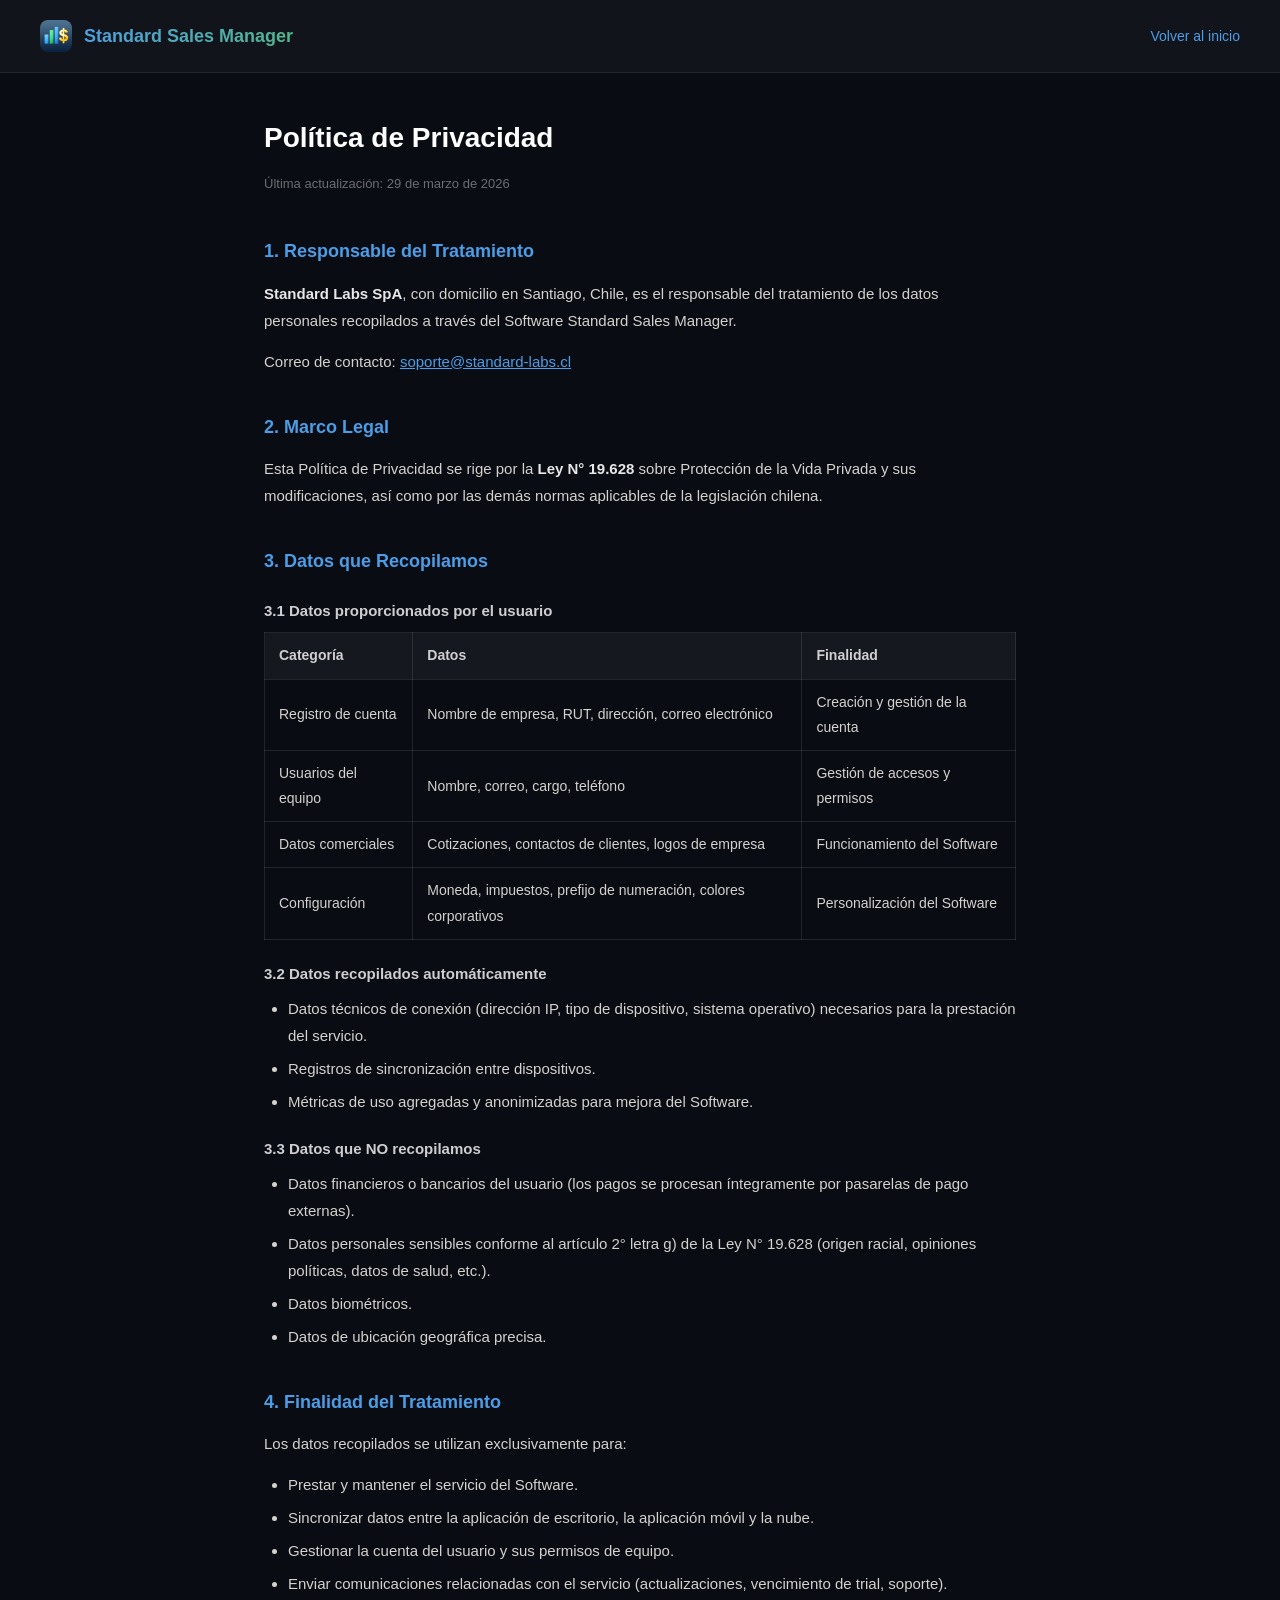
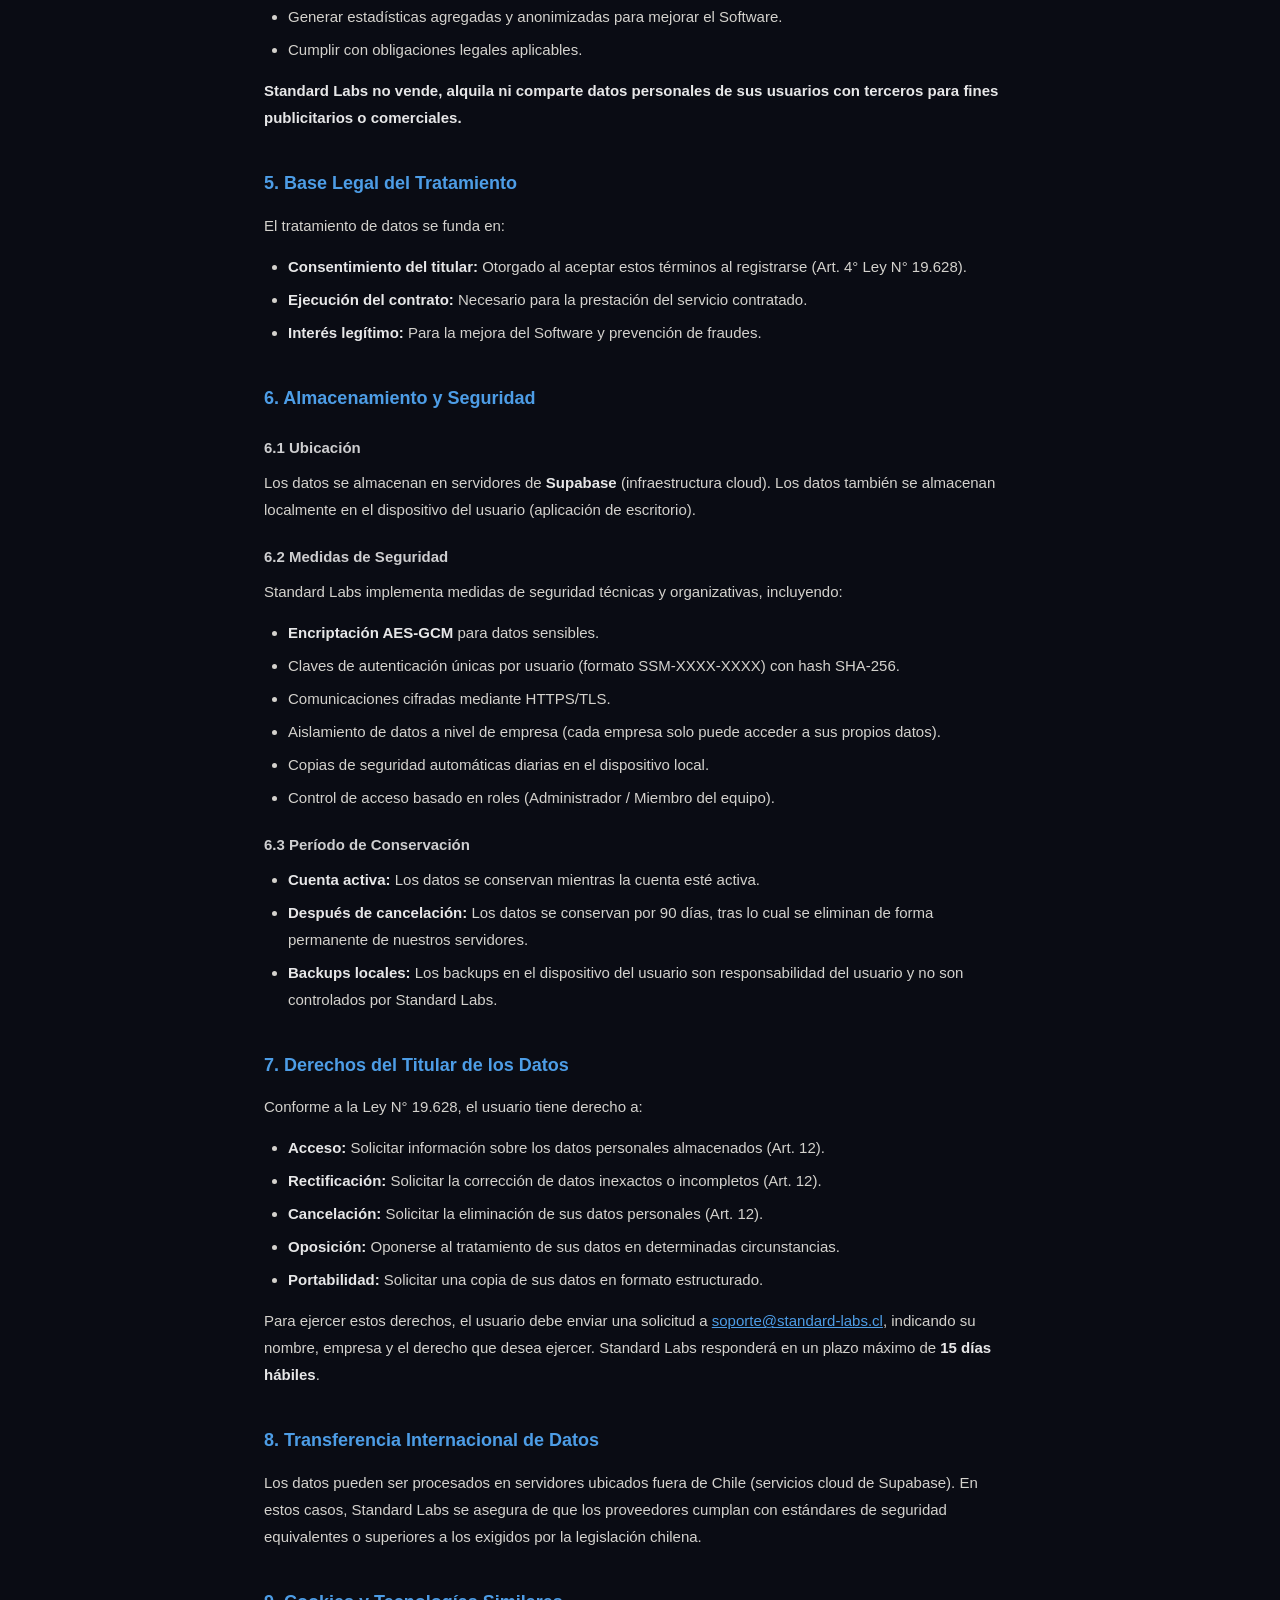
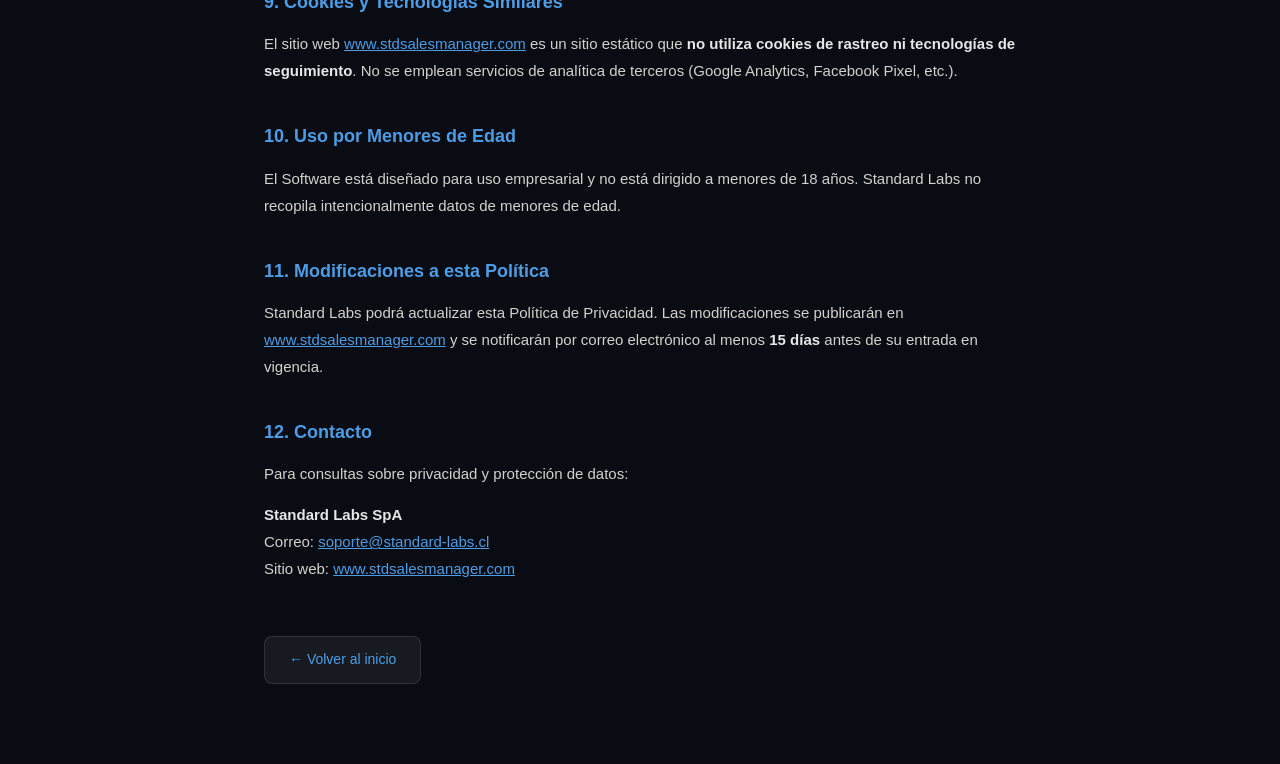
==== privacidad.html @ 4835d276 "Add Terms of Service and Privacy Policy pages Chilean law compliant (Ley 19.628). Covers: trial, pla" ====
<!DOCTYPE html>
<html lang="es">
<head>
  <meta charset="UTF-8">
  <meta name="viewport" content="width=device-width, initial-scale=1.0">
  <title>Política de Privacidad — Standard Sales Manager</title>
  <link rel="icon" type="image/png" href="logo.png">
  <style>
    * { margin: 0; padding: 0; box-sizing: border-box; }
    body {
      font-family: 'Segoe UI', Tahoma, Geneva, Verdana, sans-serif;
      background: #0a0c14;
      color: #d4d2cd;
      line-height: 1.8;
      font-size: 15px;
    }
    .legal-header {
      background: rgba(255,255,255,0.03);
      border-bottom: 1px solid rgba(255,255,255,0.08);
      padding: 20px 40px;
      display: flex;
      align-items: center;
      gap: 12px;
    }
    .legal-header img { border-radius: 8px; }
    .legal-header a {
      color: #4d9de6;
      text-decoration: none;
      font-size: 14px;
    }
    .legal-header a:hover { text-decoration: underline; }
    .legal-header .brand {
      font-size: 18px;
      font-weight: 700;
      background: linear-gradient(135deg, #4d9de6, #52b788);
      -webkit-background-clip: text;
      -webkit-text-fill-color: transparent;
    }
    .container {
      max-width: 800px;
      margin: 0 auto;
      padding: 40px 24px 80px;
    }
    h1 {
      font-size: 28px;
      font-weight: 800;
      color: #fff;
      margin-bottom: 8px;
    }
    .updated {
      font-size: 13px;
      color: rgba(255,255,255,0.4);
      margin-bottom: 40px;
    }
    h2 {
      font-size: 18px;
      font-weight: 700;
      color: #4d9de6;
      margin-top: 36px;
      margin-bottom: 12px;
    }
    h3 {
      font-size: 15px;
      font-weight: 600;
      color: rgba(255,255,255,0.8);
      margin-top: 20px;
      margin-bottom: 8px;
    }
    p { margin-bottom: 14px; }
    ul, ol {
      margin-bottom: 14px;
      padding-left: 24px;
    }
    li { margin-bottom: 6px; }
    a { color: #4d9de6; }
    strong { color: rgba(255,255,255,0.9); }
    table {
      width: 100%;
      border-collapse: collapse;
      margin-bottom: 20px;
    }
    th, td {
      text-align: left;
      padding: 10px 14px;
      border: 1px solid rgba(255,255,255,0.1);
      font-size: 14px;
    }
    th {
      background: rgba(255,255,255,0.05);
      color: rgba(255,255,255,0.8);
      font-weight: 600;
    }
    .back-link {
      display: inline-block;
      margin-top: 40px;
      padding: 10px 24px;
      background: rgba(255,255,255,0.06);
      border: 1px solid rgba(255,255,255,0.1);
      border-radius: 8px;
      color: #4d9de6;
      text-decoration: none;
      font-size: 14px;
    }
    .back-link:hover { background: rgba(255,255,255,0.1); }
  </style>
</head>
<body>
  <div class="legal-header">
    <img src="logo.png" alt="SSM" width="32" height="32">
    <span class="brand">Standard Sales Manager</span>
    <span style="flex:1;"></span>
    <a href="index.html">Volver al inicio</a>
  </div>
  <div class="container">
    <h1>Política de Privacidad</h1>
    <p class="updated">Última actualización: 29 de marzo de 2026</p>

    <h2>1. Responsable del Tratamiento</h2>
    <p><strong>Standard Labs SpA</strong>, con domicilio en Santiago, Chile, es el responsable del tratamiento de los datos personales recopilados a través del Software Standard Sales Manager.</p>
    <p>Correo de contacto: <a href="mailto:soporte@standard-labs.cl">soporte@standard-labs.cl</a></p>

    <h2>2. Marco Legal</h2>
    <p>Esta Política de Privacidad se rige por la <strong>Ley N° 19.628</strong> sobre Protección de la Vida Privada y sus modificaciones, así como por las demás normas aplicables de la legislación chilena.</p>

    <h2>3. Datos que Recopilamos</h2>

    <h3>3.1 Datos proporcionados por el usuario</h3>
    <table>
      <tr><th>Categoría</th><th>Datos</th><th>Finalidad</th></tr>
      <tr><td>Registro de cuenta</td><td>Nombre de empresa, RUT, dirección, correo electrónico</td><td>Creación y gestión de la cuenta</td></tr>
      <tr><td>Usuarios del equipo</td><td>Nombre, correo, cargo, teléfono</td><td>Gestión de accesos y permisos</td></tr>
      <tr><td>Datos comerciales</td><td>Cotizaciones, contactos de clientes, logos de empresa</td><td>Funcionamiento del Software</td></tr>
      <tr><td>Configuración</td><td>Moneda, impuestos, prefijo de numeración, colores corporativos</td><td>Personalización del Software</td></tr>
    </table>

    <h3>3.2 Datos recopilados automáticamente</h3>
    <ul>
      <li>Datos técnicos de conexión (dirección IP, tipo de dispositivo, sistema operativo) necesarios para la prestación del servicio.</li>
      <li>Registros de sincronización entre dispositivos.</li>
      <li>Métricas de uso agregadas y anonimizadas para mejora del Software.</li>
    </ul>

    <h3>3.3 Datos que NO recopilamos</h3>
    <ul>
      <li>Datos financieros o bancarios del usuario (los pagos se procesan íntegramente por pasarelas de pago externas).</li>
      <li>Datos personales sensibles conforme al artículo 2° letra g) de la Ley N° 19.628 (origen racial, opiniones políticas, datos de salud, etc.).</li>
      <li>Datos biométricos.</li>
      <li>Datos de ubicación geográfica precisa.</li>
    </ul>

    <h2>4. Finalidad del Tratamiento</h2>
    <p>Los datos recopilados se utilizan exclusivamente para:</p>
    <ul>
      <li>Prestar y mantener el servicio del Software.</li>
      <li>Sincronizar datos entre la aplicación de escritorio, la aplicación móvil y la nube.</li>
      <li>Gestionar la cuenta del usuario y sus permisos de equipo.</li>
      <li>Enviar comunicaciones relacionadas con el servicio (actualizaciones, vencimiento de trial, soporte).</li>
      <li>Generar estadísticas agregadas y anonimizadas para mejorar el Software.</li>
      <li>Cumplir con obligaciones legales aplicables.</li>
    </ul>
    <p><strong>Standard Labs no vende, alquila ni comparte datos personales de sus usuarios con terceros para fines publicitarios o comerciales.</strong></p>

    <h2>5. Base Legal del Tratamiento</h2>
    <p>El tratamiento de datos se funda en:</p>
    <ul>
      <li><strong>Consentimiento del titular:</strong> Otorgado al aceptar estos términos al registrarse (Art. 4° Ley N° 19.628).</li>
      <li><strong>Ejecución del contrato:</strong> Necesario para la prestación del servicio contratado.</li>
      <li><strong>Interés legítimo:</strong> Para la mejora del Software y prevención de fraudes.</li>
    </ul>

    <h2>6. Almacenamiento y Seguridad</h2>
    <h3>6.1 Ubicación</h3>
    <p>Los datos se almacenan en servidores de <strong>Supabase</strong> (infraestructura cloud). Los datos también se almacenan localmente en el dispositivo del usuario (aplicación de escritorio).</p>

    <h3>6.2 Medidas de Seguridad</h3>
    <p>Standard Labs implementa medidas de seguridad técnicas y organizativas, incluyendo:</p>
    <ul>
      <li><strong>Encriptación AES-GCM</strong> para datos sensibles.</li>
      <li>Claves de autenticación únicas por usuario (formato SSM-XXXX-XXXX) con hash SHA-256.</li>
      <li>Comunicaciones cifradas mediante HTTPS/TLS.</li>
      <li>Aislamiento de datos a nivel de empresa (cada empresa solo puede acceder a sus propios datos).</li>
      <li>Copias de seguridad automáticas diarias en el dispositivo local.</li>
      <li>Control de acceso basado en roles (Administrador / Miembro del equipo).</li>
    </ul>

    <h3>6.3 Período de Conservación</h3>
    <ul>
      <li><strong>Cuenta activa:</strong> Los datos se conservan mientras la cuenta esté activa.</li>
      <li><strong>Después de cancelación:</strong> Los datos se conservan por 90 días, tras lo cual se eliminan de forma permanente de nuestros servidores.</li>
      <li><strong>Backups locales:</strong> Los backups en el dispositivo del usuario son responsabilidad del usuario y no son controlados por Standard Labs.</li>
    </ul>

    <h2>7. Derechos del Titular de los Datos</h2>
    <p>Conforme a la Ley N° 19.628, el usuario tiene derecho a:</p>
    <ul>
      <li><strong>Acceso:</strong> Solicitar información sobre los datos personales almacenados (Art. 12).</li>
      <li><strong>Rectificación:</strong> Solicitar la corrección de datos inexactos o incompletos (Art. 12).</li>
      <li><strong>Cancelación:</strong> Solicitar la eliminación de sus datos personales (Art. 12).</li>
      <li><strong>Oposición:</strong> Oponerse al tratamiento de sus datos en determinadas circunstancias.</li>
      <li><strong>Portabilidad:</strong> Solicitar una copia de sus datos en formato estructurado.</li>
    </ul>
    <p>Para ejercer estos derechos, el usuario debe enviar una solicitud a <a href="mailto:soporte@standard-labs.cl">soporte@standard-labs.cl</a>, indicando su nombre, empresa y el derecho que desea ejercer. Standard Labs responderá en un plazo máximo de <strong>15 días hábiles</strong>.</p>

    <h2>8. Transferencia Internacional de Datos</h2>
    <p>Los datos pueden ser procesados en servidores ubicados fuera de Chile (servicios cloud de Supabase). En estos casos, Standard Labs se asegura de que los proveedores cumplan con estándares de seguridad equivalentes o superiores a los exigidos por la legislación chilena.</p>

    <h2>9. Cookies y Tecnologías Similares</h2>
    <p>El sitio web <a href="https://www.stdsalesmanager.com">www.stdsalesmanager.com</a> es un sitio estático que <strong>no utiliza cookies de rastreo ni tecnologías de seguimiento</strong>. No se emplean servicios de analítica de terceros (Google Analytics, Facebook Pixel, etc.).</p>

    <h2>10. Uso por Menores de Edad</h2>
    <p>El Software está diseñado para uso empresarial y no está dirigido a menores de 18 años. Standard Labs no recopila intencionalmente datos de menores de edad.</p>

    <h2>11. Modificaciones a esta Política</h2>
    <p>Standard Labs podrá actualizar esta Política de Privacidad. Las modificaciones se publicarán en <a href="https://www.stdsalesmanager.com">www.stdsalesmanager.com</a> y se notificarán por correo electrónico al menos <strong>15 días</strong> antes de su entrada en vigencia.</p>

    <h2>12. Contacto</h2>
    <p>Para consultas sobre privacidad y protección de datos:</p>
    <p><strong>Standard Labs SpA</strong><br>
    Correo: <a href="mailto:soporte@standard-labs.cl">soporte@standard-labs.cl</a><br>
    Sitio web: <a href="https://www.stdsalesmanager.com">www.stdsalesmanager.com</a></p>

    <a href="index.html" class="back-link">← Volver al inicio</a>
  </div>
</body>
</html>
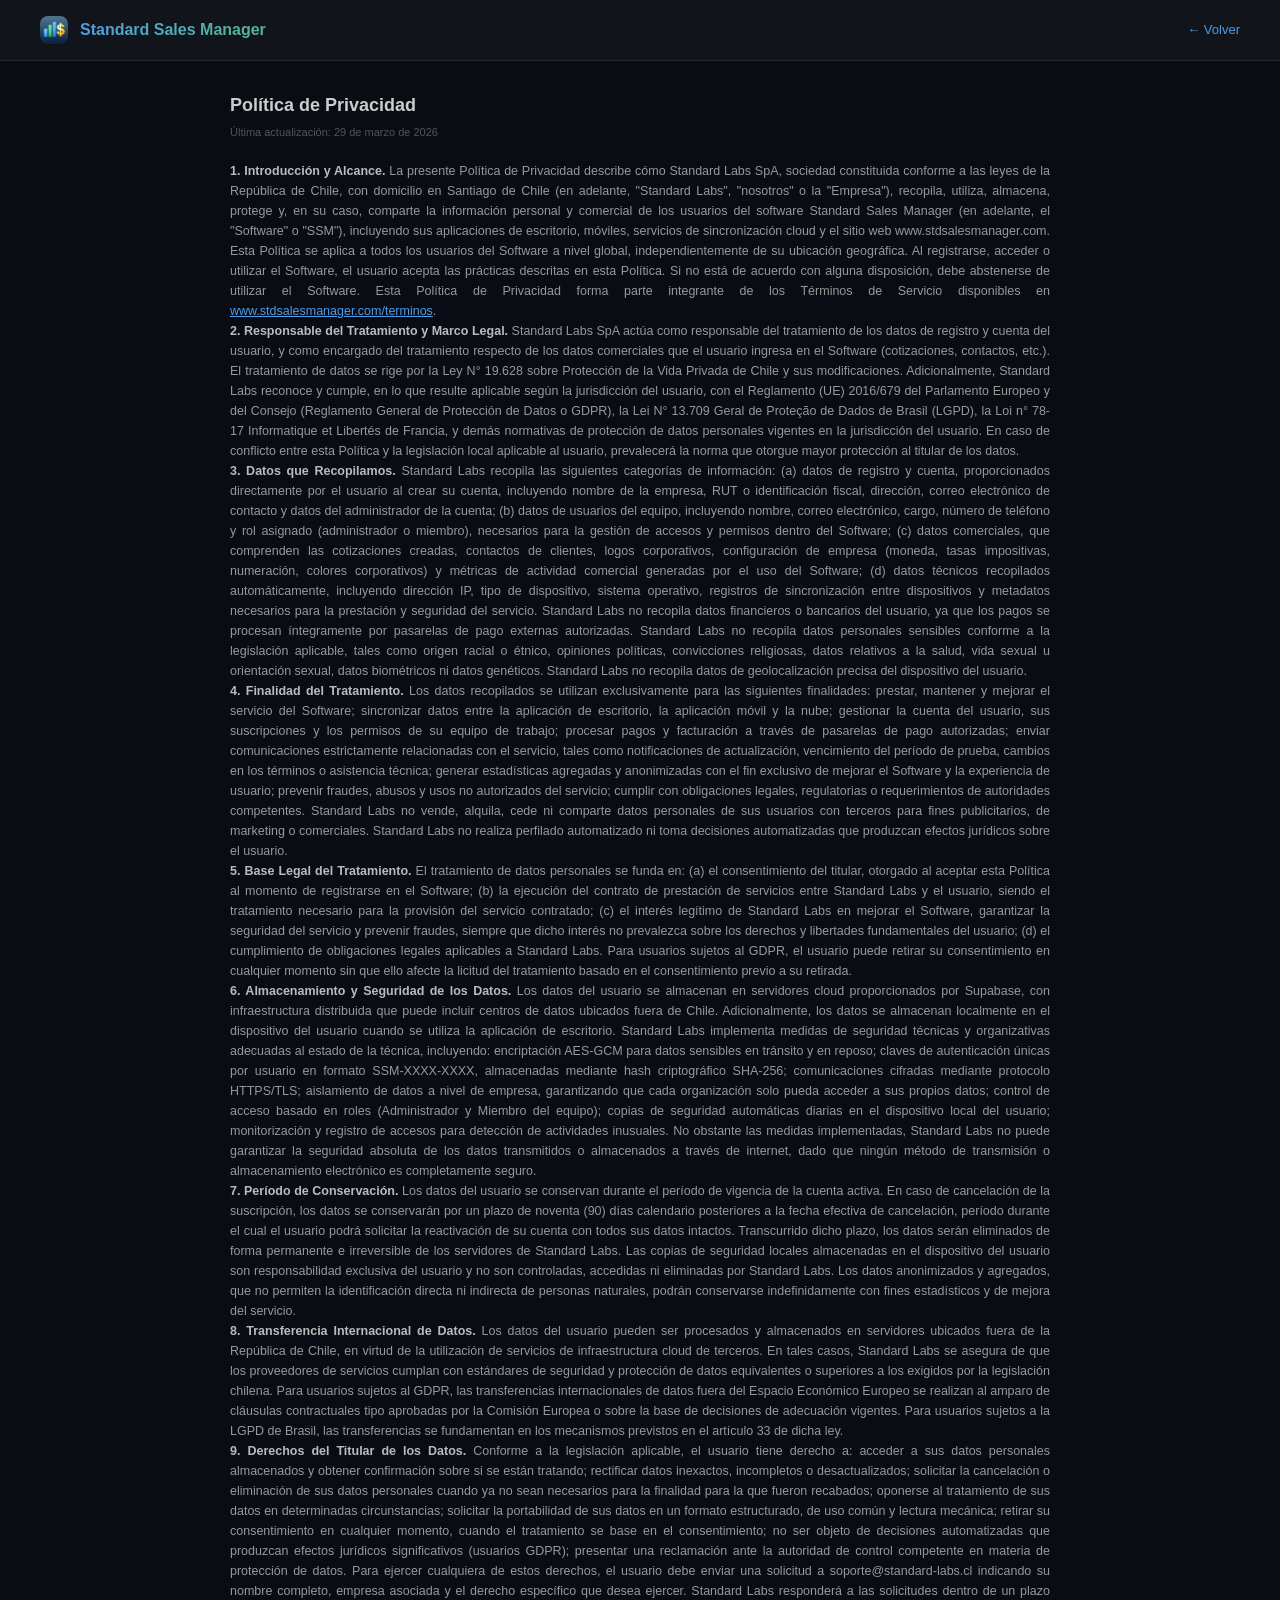
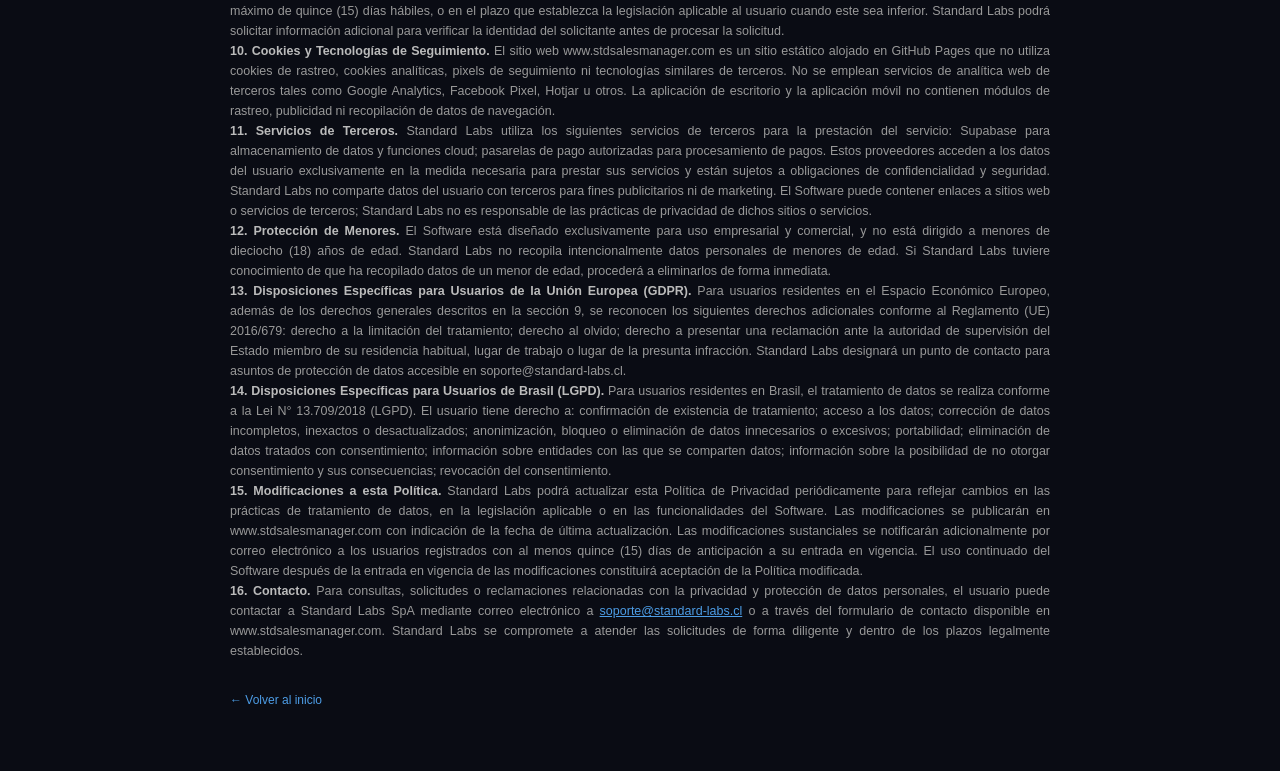
==== commit 5624ce9f: "Rewrite legal pages to dense wall-of-text format Co-Authored-By: Claude Opus 4.6 <noreply@anthropic." ====
--- a/privacidad.html
+++ b/privacidad.html
@@ -7,219 +7,65 @@
   <link rel="icon" type="image/png" href="logo.png">
   <style>
     * { margin: 0; padding: 0; box-sizing: border-box; }
-    body {
-      font-family: 'Segoe UI', Tahoma, Geneva, Verdana, sans-serif;
-      background: #0a0c14;
-      color: #d4d2cd;
-      line-height: 1.8;
-      font-size: 15px;
-    }
-    .legal-header {
-      background: rgba(255,255,255,0.03);
-      border-bottom: 1px solid rgba(255,255,255,0.08);
-      padding: 20px 40px;
-      display: flex;
-      align-items: center;
-      gap: 12px;
-    }
+    body { font-family: 'Segoe UI', Tahoma, Geneva, Verdana, sans-serif; background: #0a0c14; color: #999; line-height: 1.6; font-size: 12.5px; }
+    .legal-header { background: rgba(255,255,255,0.03); border-bottom: 1px solid rgba(255,255,255,0.08); padding: 16px 40px; display: flex; align-items: center; gap: 12px; }
     .legal-header img { border-radius: 8px; }
-    .legal-header a {
-      color: #4d9de6;
-      text-decoration: none;
-      font-size: 14px;
-    }
-    .legal-header a:hover { text-decoration: underline; }
-    .legal-header .brand {
-      font-size: 18px;
-      font-weight: 700;
-      background: linear-gradient(135deg, #4d9de6, #52b788);
-      -webkit-background-clip: text;
-      -webkit-text-fill-color: transparent;
-    }
-    .container {
-      max-width: 800px;
-      margin: 0 auto;
-      padding: 40px 24px 80px;
-    }
-    h1 {
-      font-size: 28px;
-      font-weight: 800;
-      color: #fff;
-      margin-bottom: 8px;
-    }
-    .updated {
-      font-size: 13px;
-      color: rgba(255,255,255,0.4);
-      margin-bottom: 40px;
-    }
-    h2 {
-      font-size: 18px;
-      font-weight: 700;
-      color: #4d9de6;
-      margin-top: 36px;
-      margin-bottom: 12px;
-    }
-    h3 {
-      font-size: 15px;
-      font-weight: 600;
-      color: rgba(255,255,255,0.8);
-      margin-top: 20px;
-      margin-bottom: 8px;
-    }
-    p { margin-bottom: 14px; }
-    ul, ol {
-      margin-bottom: 14px;
-      padding-left: 24px;
-    }
-    li { margin-bottom: 6px; }
-    a { color: #4d9de6; }
-    strong { color: rgba(255,255,255,0.9); }
-    table {
-      width: 100%;
-      border-collapse: collapse;
-      margin-bottom: 20px;
-    }
-    th, td {
-      text-align: left;
-      padding: 10px 14px;
-      border: 1px solid rgba(255,255,255,0.1);
-      font-size: 14px;
-    }
-    th {
-      background: rgba(255,255,255,0.05);
-      color: rgba(255,255,255,0.8);
-      font-weight: 600;
-    }
-    .back-link {
-      display: inline-block;
-      margin-top: 40px;
-      padding: 10px 24px;
-      background: rgba(255,255,255,0.06);
-      border: 1px solid rgba(255,255,255,0.1);
-      border-radius: 8px;
-      color: #4d9de6;
-      text-decoration: none;
-      font-size: 14px;
-    }
-    .back-link:hover { background: rgba(255,255,255,0.1); }
+    .legal-header a { color: #4d9de6; text-decoration: none; font-size: 13px; }
+    .legal-header .brand { font-size: 16px; font-weight: 700; background: linear-gradient(135deg, #4d9de6, #52b788); -webkit-background-clip: text; -webkit-text-fill-color: transparent; }
+    .container { max-width: 900px; margin: 0 auto; padding: 30px 40px 60px; }
+    h1 { font-size: 18px; font-weight: 700; color: #ccc; margin-bottom: 4px; }
+    .updated { font-size: 11px; color: #555; margin-bottom: 20px; }
+    .legal-text { text-align: justify; }
+    .legal-text strong { color: #bbb; }
+    .legal-text a { color: #4d9de6; }
+    .back-link { display: inline-block; margin-top: 30px; color: #4d9de6; text-decoration: none; font-size: 12px; }
+    .back-link:hover { text-decoration: underline; }
   </style>
 </head>
 <body>
   <div class="legal-header">
-    <img src="logo.png" alt="SSM" width="32" height="32">
+    <img src="logo.png" alt="SSM" width="28" height="28">
     <span class="brand">Standard Sales Manager</span>
     <span style="flex:1;"></span>
-    <a href="index.html">Volver al inicio</a>
+    <a href="index.html">&larr; Volver</a>
   </div>
   <div class="container">
     <h1>Política de Privacidad</h1>
     <p class="updated">Última actualización: 29 de marzo de 2026</p>
+    <div class="legal-text">
+      <p><strong>1. Introducción y Alcance.</strong> La presente Política de Privacidad describe cómo Standard Labs SpA, sociedad constituida conforme a las leyes de la República de Chile, con domicilio en Santiago de Chile (en adelante, "Standard Labs", "nosotros" o la "Empresa"), recopila, utiliza, almacena, protege y, en su caso, comparte la información personal y comercial de los usuarios del software Standard Sales Manager (en adelante, el "Software" o "SSM"), incluyendo sus aplicaciones de escritorio, móviles, servicios de sincronización cloud y el sitio web www.stdsalesmanager.com. Esta Política se aplica a todos los usuarios del Software a nivel global, independientemente de su ubicación geográfica. Al registrarse, acceder o utilizar el Software, el usuario acepta las prácticas descritas en esta Política. Si no está de acuerdo con alguna disposición, debe abstenerse de utilizar el Software. Esta Política de Privacidad forma parte integrante de los Términos de Servicio disponibles en <a href="terminos.html">www.stdsalesmanager.com/terminos</a>.</p>
 
-    <h2>1. Responsable del Tratamiento</h2>
-    <p><strong>Standard Labs SpA</strong>, con domicilio en Santiago, Chile, es el responsable del tratamiento de los datos personales recopilados a través del Software Standard Sales Manager.</p>
-    <p>Correo de contacto: <a href="mailto:soporte@standard-labs.cl">soporte@standard-labs.cl</a></p>
+      <p><strong>2. Responsable del Tratamiento y Marco Legal.</strong> Standard Labs SpA actúa como responsable del tratamiento de los datos de registro y cuenta del usuario, y como encargado del tratamiento respecto de los datos comerciales que el usuario ingresa en el Software (cotizaciones, contactos, etc.). El tratamiento de datos se rige por la Ley N° 19.628 sobre Protección de la Vida Privada de Chile y sus modificaciones. Adicionalmente, Standard Labs reconoce y cumple, en lo que resulte aplicable según la jurisdicción del usuario, con el Reglamento (UE) 2016/679 del Parlamento Europeo y del Consejo (Reglamento General de Protección de Datos o GDPR), la Lei N° 13.709 Geral de Proteção de Dados de Brasil (LGPD), la Loi n° 78-17 Informatique et Libertés de Francia, y demás normativas de protección de datos personales vigentes en la jurisdicción del usuario. En caso de conflicto entre esta Política y la legislación local aplicable al usuario, prevalecerá la norma que otorgue mayor protección al titular de los datos.</p>
 
-    <h2>2. Marco Legal</h2>
-    <p>Esta Política de Privacidad se rige por la <strong>Ley N° 19.628</strong> sobre Protección de la Vida Privada y sus modificaciones, así como por las demás normas aplicables de la legislación chilena.</p>
+      <p><strong>3. Datos que Recopilamos.</strong> Standard Labs recopila las siguientes categorías de información: (a) datos de registro y cuenta, proporcionados directamente por el usuario al crear su cuenta, incluyendo nombre de la empresa, RUT o identificación fiscal, dirección, correo electrónico de contacto y datos del administrador de la cuenta; (b) datos de usuarios del equipo, incluyendo nombre, correo electrónico, cargo, número de teléfono y rol asignado (administrador o miembro), necesarios para la gestión de accesos y permisos dentro del Software; (c) datos comerciales, que comprenden las cotizaciones creadas, contactos de clientes, logos corporativos, configuración de empresa (moneda, tasas impositivas, numeración, colores corporativos) y métricas de actividad comercial generadas por el uso del Software; (d) datos técnicos recopilados automáticamente, incluyendo dirección IP, tipo de dispositivo, sistema operativo, registros de sincronización entre dispositivos y metadatos necesarios para la prestación y seguridad del servicio. Standard Labs no recopila datos financieros o bancarios del usuario, ya que los pagos se procesan íntegramente por pasarelas de pago externas autorizadas. Standard Labs no recopila datos personales sensibles conforme a la legislación aplicable, tales como origen racial o étnico, opiniones políticas, convicciones religiosas, datos relativos a la salud, vida sexual u orientación sexual, datos biométricos ni datos genéticos. Standard Labs no recopila datos de geolocalización precisa del dispositivo del usuario.</p>
 
-    <h2>3. Datos que Recopilamos</h2>
+      <p><strong>4. Finalidad del Tratamiento.</strong> Los datos recopilados se utilizan exclusivamente para las siguientes finalidades: prestar, mantener y mejorar el servicio del Software; sincronizar datos entre la aplicación de escritorio, la aplicación móvil y la nube; gestionar la cuenta del usuario, sus suscripciones y los permisos de su equipo de trabajo; procesar pagos y facturación a través de pasarelas de pago autorizadas; enviar comunicaciones estrictamente relacionadas con el servicio, tales como notificaciones de actualización, vencimiento del período de prueba, cambios en los términos o asistencia técnica; generar estadísticas agregadas y anonimizadas con el fin exclusivo de mejorar el Software y la experiencia de usuario; prevenir fraudes, abusos y usos no autorizados del servicio; cumplir con obligaciones legales, regulatorias o requerimientos de autoridades competentes. Standard Labs no vende, alquila, cede ni comparte datos personales de sus usuarios con terceros para fines publicitarios, de marketing o comerciales. Standard Labs no realiza perfilado automatizado ni toma decisiones automatizadas que produzcan efectos jurídicos sobre el usuario.</p>
 
-    <h3>3.1 Datos proporcionados por el usuario</h3>
-    <table>
-      <tr><th>Categoría</th><th>Datos</th><th>Finalidad</th></tr>
-      <tr><td>Registro de cuenta</td><td>Nombre de empresa, RUT, dirección, correo electrónico</td><td>Creación y gestión de la cuenta</td></tr>
-      <tr><td>Usuarios del equipo</td><td>Nombre, correo, cargo, teléfono</td><td>Gestión de accesos y permisos</td></tr>
-      <tr><td>Datos comerciales</td><td>Cotizaciones, contactos de clientes, logos de empresa</td><td>Funcionamiento del Software</td></tr>
-      <tr><td>Configuración</td><td>Moneda, impuestos, prefijo de numeración, colores corporativos</td><td>Personalización del Software</td></tr>
-    </table>
+      <p><strong>5. Base Legal del Tratamiento.</strong> El tratamiento de datos personales se funda en: (a) el consentimiento del titular, otorgado al aceptar esta Política al momento de registrarse en el Software; (b) la ejecución del contrato de prestación de servicios entre Standard Labs y el usuario, siendo el tratamiento necesario para la provisión del servicio contratado; (c) el interés legítimo de Standard Labs en mejorar el Software, garantizar la seguridad del servicio y prevenir fraudes, siempre que dicho interés no prevalezca sobre los derechos y libertades fundamentales del usuario; (d) el cumplimiento de obligaciones legales aplicables a Standard Labs. Para usuarios sujetos al GDPR, el usuario puede retirar su consentimiento en cualquier momento sin que ello afecte la licitud del tratamiento basado en el consentimiento previo a su retirada.</p>
 
-    <h3>3.2 Datos recopilados automáticamente</h3>
-    <ul>
-      <li>Datos técnicos de conexión (dirección IP, tipo de dispositivo, sistema operativo) necesarios para la prestación del servicio.</li>
-      <li>Registros de sincronización entre dispositivos.</li>
-      <li>Métricas de uso agregadas y anonimizadas para mejora del Software.</li>
-    </ul>
+      <p><strong>6. Almacenamiento y Seguridad de los Datos.</strong> Los datos del usuario se almacenan en servidores cloud proporcionados por Supabase, con infraestructura distribuida que puede incluir centros de datos ubicados fuera de Chile. Adicionalmente, los datos se almacenan localmente en el dispositivo del usuario cuando se utiliza la aplicación de escritorio. Standard Labs implementa medidas de seguridad técnicas y organizativas adecuadas al estado de la técnica, incluyendo: encriptación AES-GCM para datos sensibles en tránsito y en reposo; claves de autenticación únicas por usuario en formato SSM-XXXX-XXXX, almacenadas mediante hash criptográfico SHA-256; comunicaciones cifradas mediante protocolo HTTPS/TLS; aislamiento de datos a nivel de empresa, garantizando que cada organización solo pueda acceder a sus propios datos; control de acceso basado en roles (Administrador y Miembro del equipo); copias de seguridad automáticas diarias en el dispositivo local del usuario; monitorización y registro de accesos para detección de actividades inusuales. No obstante las medidas implementadas, Standard Labs no puede garantizar la seguridad absoluta de los datos transmitidos o almacenados a través de internet, dado que ningún método de transmisión o almacenamiento electrónico es completamente seguro.</p>
 
-    <h3>3.3 Datos que NO recopilamos</h3>
-    <ul>
-      <li>Datos financieros o bancarios del usuario (los pagos se procesan íntegramente por pasarelas de pago externas).</li>
-      <li>Datos personales sensibles conforme al artículo 2° letra g) de la Ley N° 19.628 (origen racial, opiniones políticas, datos de salud, etc.).</li>
-      <li>Datos biométricos.</li>
-      <li>Datos de ubicación geográfica precisa.</li>
-    </ul>
+      <p><strong>7. Período de Conservación.</strong> Los datos del usuario se conservan durante el período de vigencia de la cuenta activa. En caso de cancelación de la suscripción, los datos se conservarán por un plazo de noventa (90) días calendario posteriores a la fecha efectiva de cancelación, período durante el cual el usuario podrá solicitar la reactivación de su cuenta con todos sus datos intactos. Transcurrido dicho plazo, los datos serán eliminados de forma permanente e irreversible de los servidores de Standard Labs. Las copias de seguridad locales almacenadas en el dispositivo del usuario son responsabilidad exclusiva del usuario y no son controladas, accedidas ni eliminadas por Standard Labs. Los datos anonimizados y agregados, que no permiten la identificación directa ni indirecta de personas naturales, podrán conservarse indefinidamente con fines estadísticos y de mejora del servicio.</p>
 
-    <h2>4. Finalidad del Tratamiento</h2>
-    <p>Los datos recopilados se utilizan exclusivamente para:</p>
-    <ul>
-      <li>Prestar y mantener el servicio del Software.</li>
-      <li>Sincronizar datos entre la aplicación de escritorio, la aplicación móvil y la nube.</li>
-      <li>Gestionar la cuenta del usuario y sus permisos de equipo.</li>
-      <li>Enviar comunicaciones relacionadas con el servicio (actualizaciones, vencimiento de trial, soporte).</li>
-      <li>Generar estadísticas agregadas y anonimizadas para mejorar el Software.</li>
-      <li>Cumplir con obligaciones legales aplicables.</li>
-    </ul>
-    <p><strong>Standard Labs no vende, alquila ni comparte datos personales de sus usuarios con terceros para fines publicitarios o comerciales.</strong></p>
+      <p><strong>8. Transferencia Internacional de Datos.</strong> Los datos del usuario pueden ser procesados y almacenados en servidores ubicados fuera de la República de Chile, en virtud de la utilización de servicios de infraestructura cloud de terceros. En tales casos, Standard Labs se asegura de que los proveedores de servicios cumplan con estándares de seguridad y protección de datos equivalentes o superiores a los exigidos por la legislación chilena. Para usuarios sujetos al GDPR, las transferencias internacionales de datos fuera del Espacio Económico Europeo se realizan al amparo de cláusulas contractuales tipo aprobadas por la Comisión Europea o sobre la base de decisiones de adecuación vigentes. Para usuarios sujetos a la LGPD de Brasil, las transferencias se fundamentan en los mecanismos previstos en el artículo 33 de dicha ley.</p>
 
-    <h2>5. Base Legal del Tratamiento</h2>
-    <p>El tratamiento de datos se funda en:</p>
-    <ul>
-      <li><strong>Consentimiento del titular:</strong> Otorgado al aceptar estos términos al registrarse (Art. 4° Ley N° 19.628).</li>
-      <li><strong>Ejecución del contrato:</strong> Necesario para la prestación del servicio contratado.</li>
-      <li><strong>Interés legítimo:</strong> Para la mejora del Software y prevención de fraudes.</li>
-    </ul>
+      <p><strong>9. Derechos del Titular de los Datos.</strong> Conforme a la legislación aplicable, el usuario tiene derecho a: acceder a sus datos personales almacenados y obtener confirmación sobre si se están tratando; rectificar datos inexactos, incompletos o desactualizados; solicitar la cancelación o eliminación de sus datos personales cuando ya no sean necesarios para la finalidad para la que fueron recabados; oponerse al tratamiento de sus datos en determinadas circunstancias; solicitar la portabilidad de sus datos en un formato estructurado, de uso común y lectura mecánica; retirar su consentimiento en cualquier momento, cuando el tratamiento se base en el consentimiento; no ser objeto de decisiones automatizadas que produzcan efectos jurídicos significativos (usuarios GDPR); presentar una reclamación ante la autoridad de control competente en materia de protección de datos. Para ejercer cualquiera de estos derechos, el usuario debe enviar una solicitud a soporte@standard-labs.cl indicando su nombre completo, empresa asociada y el derecho específico que desea ejercer. Standard Labs responderá a las solicitudes dentro de un plazo máximo de quince (15) días hábiles, o en el plazo que establezca la legislación aplicable al usuario cuando este sea inferior. Standard Labs podrá solicitar información adicional para verificar la identidad del solicitante antes de procesar la solicitud.</p>
 
-    <h2>6. Almacenamiento y Seguridad</h2>
-    <h3>6.1 Ubicación</h3>
-    <p>Los datos se almacenan en servidores de <strong>Supabase</strong> (infraestructura cloud). Los datos también se almacenan localmente en el dispositivo del usuario (aplicación de escritorio).</p>
+      <p><strong>10. Cookies y Tecnologías de Seguimiento.</strong> El sitio web www.stdsalesmanager.com es un sitio estático alojado en GitHub Pages que no utiliza cookies de rastreo, cookies analíticas, pixels de seguimiento ni tecnologías similares de terceros. No se emplean servicios de analítica web de terceros tales como Google Analytics, Facebook Pixel, Hotjar u otros. La aplicación de escritorio y la aplicación móvil no contienen módulos de rastreo, publicidad ni recopilación de datos de navegación.</p>
 
-    <h3>6.2 Medidas de Seguridad</h3>
-    <p>Standard Labs implementa medidas de seguridad técnicas y organizativas, incluyendo:</p>
-    <ul>
-      <li><strong>Encriptación AES-GCM</strong> para datos sensibles.</li>
-      <li>Claves de autenticación únicas por usuario (formato SSM-XXXX-XXXX) con hash SHA-256.</li>
-      <li>Comunicaciones cifradas mediante HTTPS/TLS.</li>
-      <li>Aislamiento de datos a nivel de empresa (cada empresa solo puede acceder a sus propios datos).</li>
-      <li>Copias de seguridad automáticas diarias en el dispositivo local.</li>
-      <li>Control de acceso basado en roles (Administrador / Miembro del equipo).</li>
-    </ul>
+      <p><strong>11. Servicios de Terceros.</strong> Standard Labs utiliza los siguientes servicios de terceros para la prestación del servicio: Supabase para almacenamiento de datos y funciones cloud; pasarelas de pago autorizadas para procesamiento de pagos. Estos proveedores acceden a los datos del usuario exclusivamente en la medida necesaria para prestar sus servicios y están sujetos a obligaciones de confidencialidad y seguridad. Standard Labs no comparte datos del usuario con terceros para fines publicitarios ni de marketing. El Software puede contener enlaces a sitios web o servicios de terceros; Standard Labs no es responsable de las prácticas de privacidad de dichos sitios o servicios.</p>
 
-    <h3>6.3 Período de Conservación</h3>
-    <ul>
-      <li><strong>Cuenta activa:</strong> Los datos se conservan mientras la cuenta esté activa.</li>
-      <li><strong>Después de cancelación:</strong> Los datos se conservan por 90 días, tras lo cual se eliminan de forma permanente de nuestros servidores.</li>
-      <li><strong>Backups locales:</strong> Los backups en el dispositivo del usuario son responsabilidad del usuario y no son controlados por Standard Labs.</li>
-    </ul>
+      <p><strong>12. Protección de Menores.</strong> El Software está diseñado exclusivamente para uso empresarial y comercial, y no está dirigido a menores de dieciocho (18) años de edad. Standard Labs no recopila intencionalmente datos personales de menores de edad. Si Standard Labs tuviere conocimiento de que ha recopilado datos de un menor de edad, procederá a eliminarlos de forma inmediata.</p>
 
-    <h2>7. Derechos del Titular de los Datos</h2>
-    <p>Conforme a la Ley N° 19.628, el usuario tiene derecho a:</p>
-    <ul>
-      <li><strong>Acceso:</strong> Solicitar información sobre los datos personales almacenados (Art. 12).</li>
-      <li><strong>Rectificación:</strong> Solicitar la corrección de datos inexactos o incompletos (Art. 12).</li>
-      <li><strong>Cancelación:</strong> Solicitar la eliminación de sus datos personales (Art. 12).</li>
-      <li><strong>Oposición:</strong> Oponerse al tratamiento de sus datos en determinadas circunstancias.</li>
-      <li><strong>Portabilidad:</strong> Solicitar una copia de sus datos en formato estructurado.</li>
-    </ul>
-    <p>Para ejercer estos derechos, el usuario debe enviar una solicitud a <a href="mailto:soporte@standard-labs.cl">soporte@standard-labs.cl</a>, indicando su nombre, empresa y el derecho que desea ejercer. Standard Labs responderá en un plazo máximo de <strong>15 días hábiles</strong>.</p>
+      <p><strong>13. Disposiciones Específicas para Usuarios de la Unión Europea (GDPR).</strong> Para usuarios residentes en el Espacio Económico Europeo, además de los derechos generales descritos en la sección 9, se reconocen los siguientes derechos adicionales conforme al Reglamento (UE) 2016/679: derecho a la limitación del tratamiento; derecho al olvido; derecho a presentar una reclamación ante la autoridad de supervisión del Estado miembro de su residencia habitual, lugar de trabajo o lugar de la presunta infracción. Standard Labs designará un punto de contacto para asuntos de protección de datos accesible en soporte@standard-labs.cl.</p>
 
-    <h2>8. Transferencia Internacional de Datos</h2>
-    <p>Los datos pueden ser procesados en servidores ubicados fuera de Chile (servicios cloud de Supabase). En estos casos, Standard Labs se asegura de que los proveedores cumplan con estándares de seguridad equivalentes o superiores a los exigidos por la legislación chilena.</p>
+      <p><strong>14. Disposiciones Específicas para Usuarios de Brasil (LGPD).</strong> Para usuarios residentes en Brasil, el tratamiento de datos se realiza conforme a la Lei N° 13.709/2018 (LGPD). El usuario tiene derecho a: confirmación de existencia de tratamiento; acceso a los datos; corrección de datos incompletos, inexactos o desactualizados; anonimización, bloqueo o eliminación de datos innecesarios o excesivos; portabilidad; eliminación de datos tratados con consentimiento; información sobre entidades con las que se comparten datos; información sobre la posibilidad de no otorgar consentimiento y sus consecuencias; revocación del consentimiento.</p>
 
-    <h2>9. Cookies y Tecnologías Similares</h2>
-    <p>El sitio web <a href="https://www.stdsalesmanager.com">www.stdsalesmanager.com</a> es un sitio estático que <strong>no utiliza cookies de rastreo ni tecnologías de seguimiento</strong>. No se emplean servicios de analítica de terceros (Google Analytics, Facebook Pixel, etc.).</p>
+      <p><strong>15. Modificaciones a esta Política.</strong> Standard Labs podrá actualizar esta Política de Privacidad periódicamente para reflejar cambios en las prácticas de tratamiento de datos, en la legislación aplicable o en las funcionalidades del Software. Las modificaciones se publicarán en www.stdsalesmanager.com con indicación de la fecha de última actualización. Las modificaciones sustanciales se notificarán adicionalmente por correo electrónico a los usuarios registrados con al menos quince (15) días de anticipación a su entrada en vigencia. El uso continuado del Software después de la entrada en vigencia de las modificaciones constituirá aceptación de la Política modificada.</p>
 
-    <h2>10. Uso por Menores de Edad</h2>
-    <p>El Software está diseñado para uso empresarial y no está dirigido a menores de 18 años. Standard Labs no recopila intencionalmente datos de menores de edad.</p>
-
-    <h2>11. Modificaciones a esta Política</h2>
-    <p>Standard Labs podrá actualizar esta Política de Privacidad. Las modificaciones se publicarán en <a href="https://www.stdsalesmanager.com">www.stdsalesmanager.com</a> y se notificarán por correo electrónico al menos <strong>15 días</strong> antes de su entrada en vigencia.</p>
-
-    <h2>12. Contacto</h2>
-    <p>Para consultas sobre privacidad y protección de datos:</p>
-    <p><strong>Standard Labs SpA</strong><br>
-    Correo: <a href="mailto:soporte@standard-labs.cl">soporte@standard-labs.cl</a><br>
-    Sitio web: <a href="https://www.stdsalesmanager.com">www.stdsalesmanager.com</a></p>
-
-    <a href="index.html" class="back-link">← Volver al inicio</a>
+      <p><strong>16. Contacto.</strong> Para consultas, solicitudes o reclamaciones relacionadas con la privacidad y protección de datos personales, el usuario puede contactar a Standard Labs SpA mediante correo electrónico a <a href="mailto:soporte@standard-labs.cl">soporte@standard-labs.cl</a> o a través del formulario de contacto disponible en www.stdsalesmanager.com. Standard Labs se compromete a atender las solicitudes de forma diligente y dentro de los plazos legalmente establecidos.</p>
+    </div>
+    <a href="index.html" class="back-link">&larr; Volver al inicio</a>
   </div>
 </body>
 </html>
